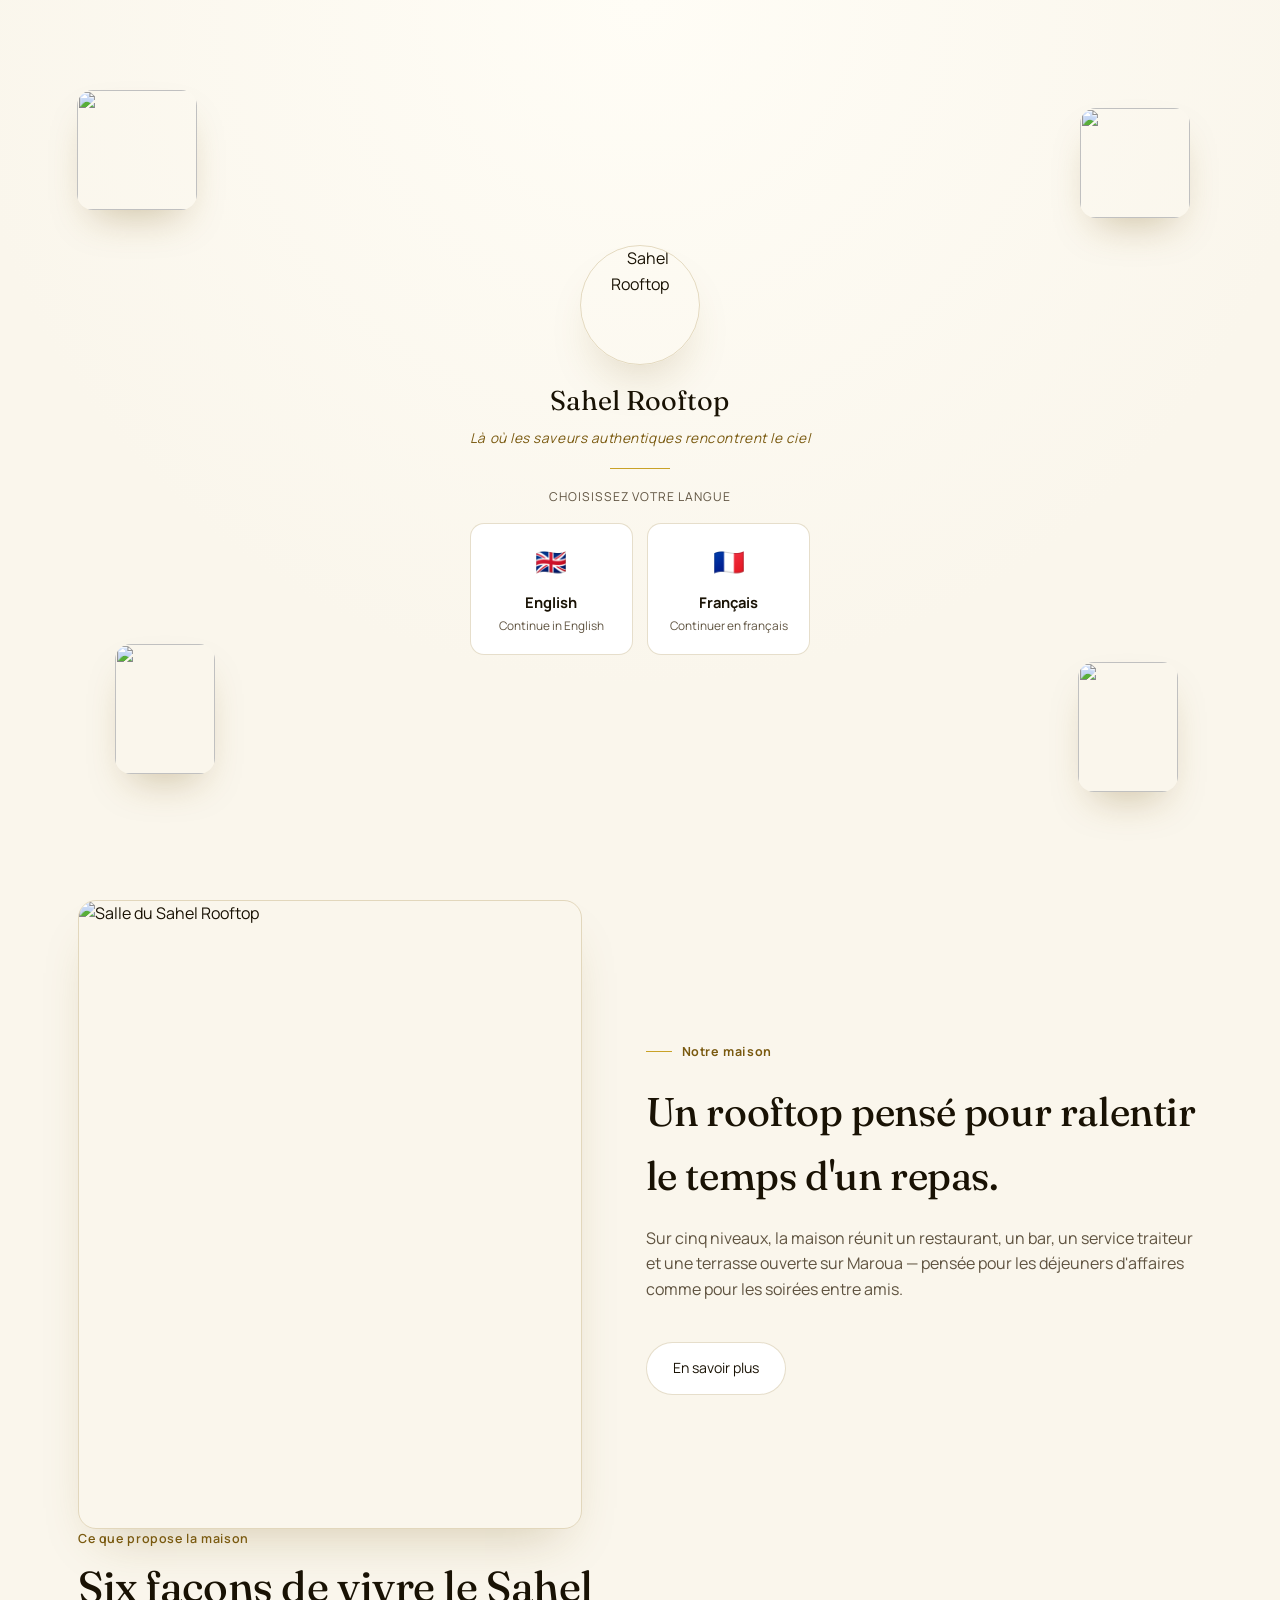
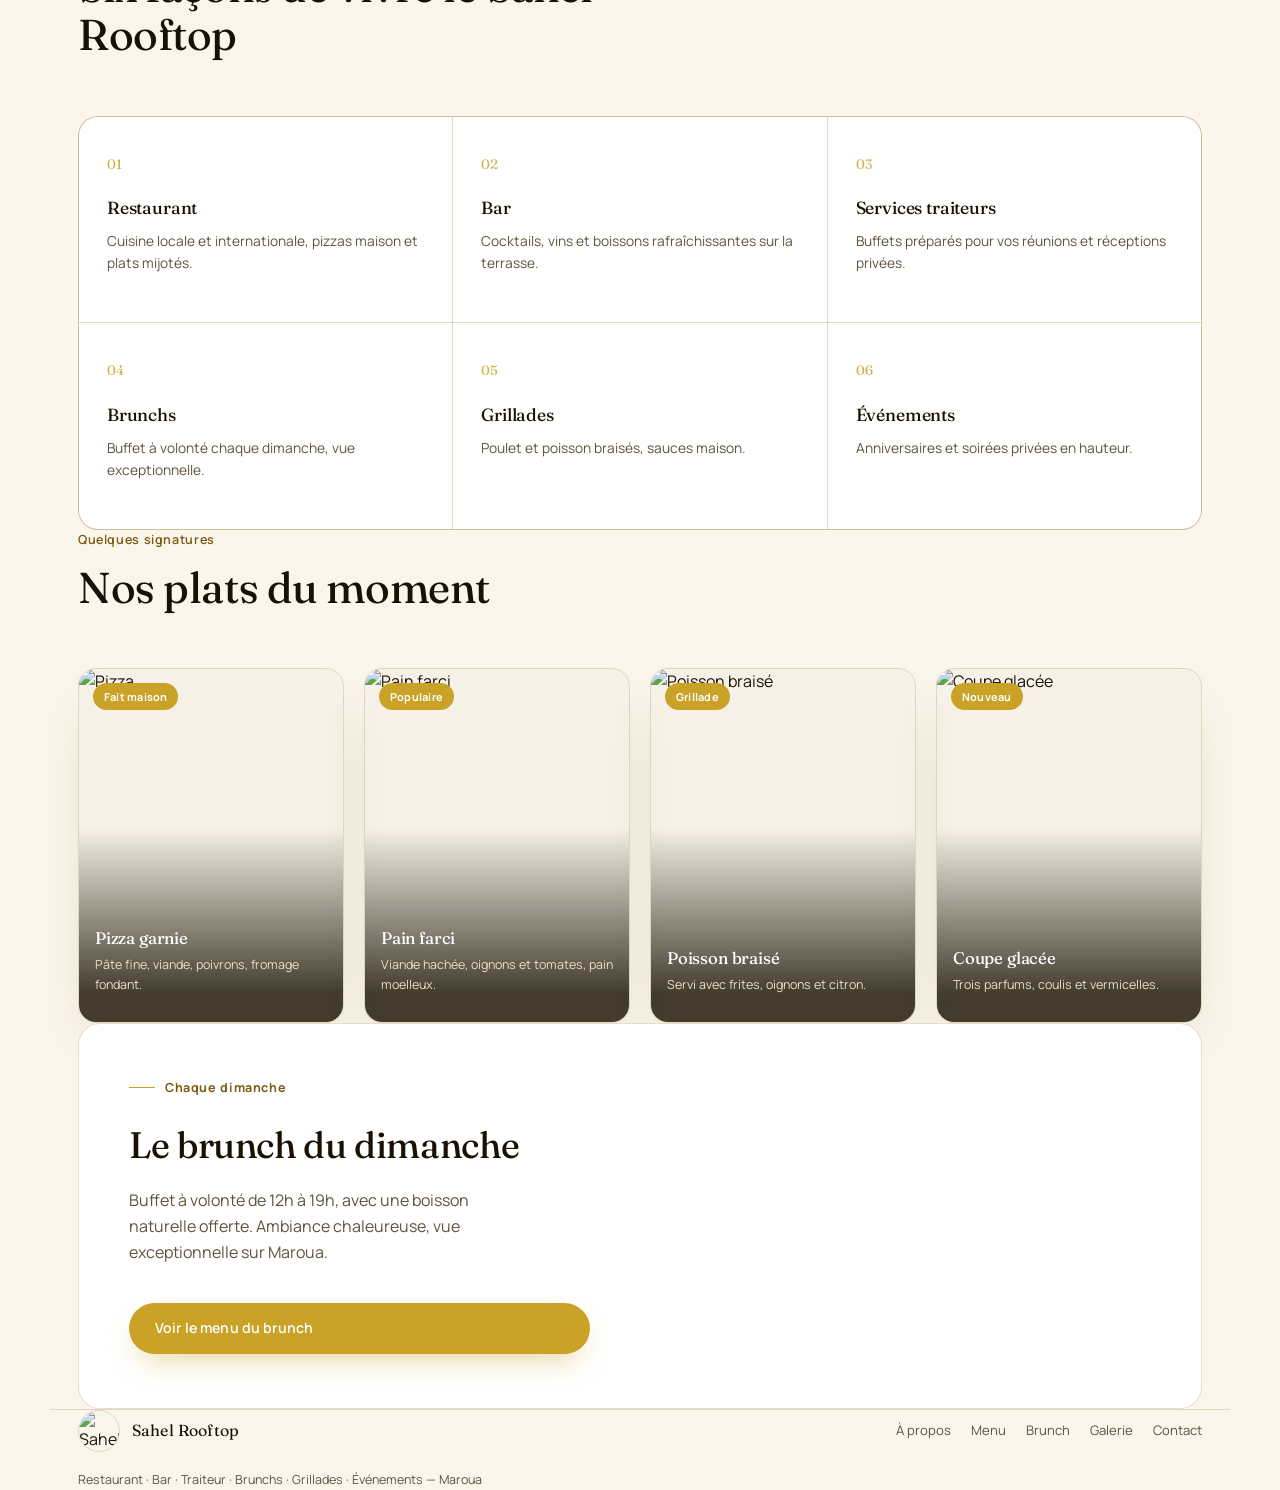
==== index.html @ 8e7b0748 "Add files via upload" ====
<!DOCTYPE html>
<html lang="fr">
<head>
<meta charset="UTF-8">
<meta name="viewport" content="width=device-width, initial-scale=1.0">
<title>Sahel Rooftop — Restaurant gastronomique à Maroua</title>
<meta name="description" content="Sahel Rooftop, restaurant gastronomique à Maroua. Bar, service traiteur, brunchs du dimanche, grillades et événements. Carrefour Para, en face du Marché du Dimanche.">
<link rel="preconnect" href="https://fonts.googleapis.com">
<link rel="preconnect" href="https://fonts.gstatic.com" crossorigin>
<link href="https://fonts.googleapis.com/css2?family=Fraunces:ital,opsz,wght@0,9..144,300;0,9..144,450;0,9..144,600;1,9..144,450&family=Manrope:wght@400;500;600;700&display=swap" rel="stylesheet">
<link rel="stylesheet" href="styles.css">
<script>if(localStorage.getItem('sahel_lang')){document.documentElement.classList.add('lang-set');}</script>
<style>
  .hero{position:relative; min-height:100svh; display:flex; align-items:center; padding-top:110px; overflow:hidden;}
  .hero::before{
    content:''; position:absolute; inset:0;
    background:radial-gradient(circle at 80% 10%, rgba(201,162,39,0.10), transparent 55%);
  }
  .hero-grid{width:100%; display:grid; grid-template-columns:1.1fr 0.9fr; gap:56px; align-items:center;}
  .hero h1{font-size:clamp(2.3rem, 5vw, 3.9rem); line-height:1.05; max-width:13ch;}
  .hero h1 em{font-style:italic; color:var(--gold-deep); font-weight:450;}
  .hero p.lede{color:var(--muted); max-width:42ch; margin-top:18px;}
  .hero-ctas{display:flex; gap:14px; margin-top:30px; flex-wrap:wrap;}
  .feature-row{display:grid; grid-template-columns:repeat(4,1fr); gap:14px; margin-top:52px;}
  .feature-row div{background:var(--surface); border:1px solid var(--line); border-radius:14px; padding:16px 14px; text-align:center;}
  .feature-row .fi{width:30px; height:30px; margin:0 auto 8px; border-radius:50%; border:1px solid var(--gold); display:flex; align-items:center; justify-content:center; color:var(--gold-deep); font-size:0.85rem;}
  .feature-row span{font-size:0.76rem; color:var(--muted); display:block; line-height:1.35;}

  .dish-carousel{position:relative; perspective:1200px;}
  .carousel-frame{position:relative; aspect-ratio:4/5; border-radius:22px; overflow:hidden; box-shadow:var(--shadow); border:1px solid var(--line);}
  .dish-slide{position:absolute; inset:0; opacity:0; transition:opacity .6s ease;}
  .dish-slide.active{opacity:1;}
  .dish-slide img{width:100%; height:100%; object-fit:cover;}
  .dish-slide::after{content:''; position:absolute; inset:0; background:linear-gradient(to top, rgba(34,26,12,0.75), rgba(34,26,12,0) 45%);}
  .dish-caption{position:absolute; left:20px; right:20px; bottom:18px; z-index:2; color:#fff;}
  .dish-caption .tag{font-size:0.7rem; letter-spacing:0.06em; color:var(--gold-light); display:block; margin-bottom:4px;}
  .dish-caption h3{color:#fff; font-size:1.1rem; font-weight:450;}
  .carousel-arrow{
    position:absolute; top:50%; transform:translateY(-50%); z-index:3;
    width:38px; height:38px; border-radius:50%; background:var(--surface); border:1px solid var(--line);
    display:flex; align-items:center; justify-content:center; cursor:pointer; box-shadow:var(--shadow);
    font-size:1rem; color:var(--ink);
  }
  .carousel-arrow.prev{left:-14px;}
  .carousel-arrow.next{right:-14px;}

  .about-teaser{display:grid; grid-template-columns:0.95fr 1.05fr; gap:64px; align-items:center;}
  .about-teaser .tilt img{aspect-ratio:4/5; object-fit:cover; width:100%;}
  .about-copy p{color:var(--muted); margin-top:18px;}
  @media (max-width:860px){ .about-teaser{grid-template-columns:1fr; gap:44px;} }

  .services-grid{display:grid; grid-template-columns:repeat(3, 1fr); gap:1px; background:var(--line); border:1px solid var(--line); border-radius:20px; overflow:hidden;}
  .service-card{background:var(--surface); padding:34px 28px; transition:background .3s ease;}
  .service-card:hover{background:var(--surface-2);}
  .service-card .num{font-family:'Fraunces',serif; font-size:0.85rem; color:var(--gold); opacity:0.85;}
  .service-card h3{font-size:1.1rem; margin-top:18px; font-weight:450;}
  .service-card p{color:var(--muted); font-size:0.86rem; margin-top:8px;}
  @media (max-width:860px){ .services-grid{grid-template-columns:1fr 1fr;} }
  @media (max-width:560px){ .services-grid{grid-template-columns:1fr;} }

  .dish-grid{display:grid; grid-template-columns:repeat(4, 1fr); gap:20px;}
  .dish-card{perspective:1000px;}
  .dish-card .tilt{aspect-ratio:3/4;}
  .dish-card .tilt img{position:absolute; inset:0; width:100%; height:100%; object-fit:cover;}
  .dish-card .tilt:hover img{transform:scale(1.06);}
  .dish-card .tilt::after{content:''; position:absolute; inset:0; background:linear-gradient(to top, rgba(34,26,12,0.85) 8%, rgba(34,26,12,0.02) 55%);}
  .dish-card .badge{position:absolute; top:14px; left:14px; z-index:2; background:var(--gold); color:#fff; font-size:0.68rem; font-weight:700; padding:5px 11px; border-radius:100px; letter-spacing:0.02em;}
  .dish-card .d-info{position:absolute; left:16px; right:16px; bottom:14px; z-index:2; color:#fff;}
  .dish-card .d-info h3{color:#fff; font-size:1.05rem; font-weight:450;}
  .dish-card .d-info p{font-size:0.78rem; color:#e9dfc7; margin-top:3px;}
  @media (max-width:980px){ .dish-grid{grid-template-columns:repeat(2,1fr);} }
  @media (max-width:560px){ .dish-grid{grid-template-columns:1fr;} }

  .brunch-banner{display:grid; grid-template-columns:1fr 1fr; border:1px solid var(--line); border-radius:22px; overflow:hidden; background:var(--surface);}
  .brunch-banner-copy{padding:54px 50px; display:flex; flex-direction:column; justify-content:center;}
  .brunch-banner-copy p{color:var(--muted); margin-top:14px; max-width:38ch;}
  .brunch-banner-media{background-image:url('assets/icecream.jpg'); background-size:cover; background-position:center; min-height:280px;}
  @media (max-width:820px){
    .brunch-banner{grid-template-columns:1fr;}
    .brunch-banner-media{order:-1; min-height:220px;}
    .brunch-banner-copy{padding:40px 30px;}
  }
  @media (max-width:940px){
    .hero-grid{grid-template-columns:1fr;}
    .feature-row{grid-template-columns:1fr 1fr;}
  }
</style>
</head>
<body>

<div class="splash" id="splash">
  <div class="splash-sweep"></div>
  <div class="splash-food">
    <img class="fi-1" src="assets/pizza.jpg" alt="">
    <img class="fi-2" src="assets/sandwich.jpg" alt="">
    <img class="fi-3" src="assets/fish.jpg" alt="">
    <img class="fi-4" src="assets/icecream.jpg" alt="">
  </div>
  <div class="splash-inner">
    <div class="splash-logo-wrap"><img class="splash-logo" src="assets/logo.jpg" alt="Sahel Rooftop"></div>
    <div class="splash-name">Sahel Rooftop</div>
    <div class="splash-tag" data-i18n="splash_tag">Là où les saveurs authentiques rencontrent le ciel</div>
    <div class="splash-divider"></div>
    <div class="splash-choose" data-i18n="splash_choose">CHOISISSEZ VOTRE LANGUE</div>
    <div class="lang-cards">
      <div class="lang-card" data-lang="en">
        <div class="flag">🇬🇧</div>
        <div class="lc-title">English</div>
        <div class="lc-sub">Continue in English</div>
      </div>
      <div class="lang-card" data-lang="fr">
        <div class="flag">🇫🇷</div>
        <div class="lc-title">Français</div>
        <div class="lc-sub">Continuer en français</div>
      </div>
    </div>
  </div>
</div>

<header class="nav" id="siteNav">
  <div class="brand">
    <img src="assets/logo.jpg" alt="Sahel Rooftop">
    <span>Sahel Rooftop</span>
  </div>
  <nav class="links" id="navLinks">
    <a href="index.html" class="current" data-i18n="nav_home">Accueil</a>
    <a href="menu.html" data-i18n="nav_menu">Menu</a>
    <a href="apropos.html" data-i18n="nav_about">À propos</a>
    <a href="apropos.html#experience" data-i18n="nav_experience">Expérience Rooftop</a>
    <a href="galerie.html" data-i18n="nav_gallery">Galerie</a>
    <a href="contact.html" data-i18n="nav_contact">Contact</a>
    <div class="lang-switch">
      <button data-lang="en">EN</button>
      <button data-lang="fr">FR</button>
    </div>
    <div class="nav-quick-actions">
      <a class="whatsapp-nav-btn" href="https://wa.me/237688106688" target="_blank" rel="noopener" aria-label="WhatsApp" title="WhatsApp"><svg viewBox="0 0 24 24" width="19" height="19" fill="#ffffff" aria-hidden="true"><path d="M12.02 2C6.5 2 2.02 6.48 2.02 12c0 1.87.5 3.62 1.38 5.13L2 22l5.02-1.36A9.96 9.96 0 0 0 12.02 22c5.52 0 10-4.48 10-10s-4.48-10-10-10Zm0 18.13a8.1 8.1 0 0 1-4.13-1.13l-.3-.18-2.98.81.8-2.9-.2-.3a8.1 8.1 0 1 1 6.81 3.7Z"/><path d="M16.9 14.38c-.27-.14-1.6-.79-1.85-.88-.25-.09-.43-.14-.61.14-.18.27-.7.88-.86 1.06-.16.18-.32.2-.59.07-.27-.14-1.14-.42-2.18-1.34-.8-.72-1.34-1.6-1.5-1.87-.16-.27-.02-.42.12-.55.12-.12.27-.32.4-.48.14-.16.18-.27.27-.45.09-.18.05-.34-.02-.48-.07-.14-.61-1.47-.84-2.01-.22-.53-.44-.46-.61-.47-.16-.01-.34-.01-.52-.01-.18 0-.48.07-.73.34-.25.27-.95.93-.95 2.26 0 1.33.97 2.62 1.11 2.8.14.18 1.91 2.92 4.63 4.09.65.28 1.15.45 1.54.57.65.21 1.24.18 1.71.11.52-.08 1.6-.65 1.83-1.29.23-.63.23-1.17.16-1.29-.07-.11-.25-.18-.52-.32Z"/></svg></a>
      <button class="reserve-nav-btn" id="openBookingModal" type="button" data-i18n="nav_reserve">Réserver</button>
    </div>
    <a class="call-btn" href="tel:+237688106688" data-i18n="nav_order">Commander</a>
  </nav>
  <button class="burger" id="burgerBtn" aria-label="Menu">☰</button>
</header>

<div class="booking-modal-overlay" id="bookingModalOverlay">
  <div class="booking-modal" role="dialog" aria-modal="true" aria-labelledby="modalBookingTitle">
    <button class="modal-close" id="bookingModalClose" aria-label="Fermer">×</button>
    <span class="eyebrow-tag" data-i18n="mbk_eyebrow">Réservation rapide</span>
    <h3 id="modalBookingTitle" data-i18n="mbk_title">Réserver une table</h3>
    <p class="modal-sub" data-i18n="mbk_text">Votre demande est envoyée directement sur WhatsApp au restaurant.</p>
    <form id="modalBookingForm">
      <div class="booking-grid">
        <div class="field"><label for="mBkName" data-i18n="bk_name">Nom complet</label><input type="text" id="mBkName" required></div>
        <div class="field"><label for="mBkPhone" data-i18n="bk_phone">Téléphone</label><input type="tel" id="mBkPhone" required></div>
        <div class="field"><label for="mBkDate" data-i18n="bk_date">Date</label><input type="date" id="mBkDate" required></div>
        <div class="field"><label for="mBkTime" data-i18n="bk_time">Heure</label><input type="time" id="mBkTime" required></div>
        <div class="field full">
          <label for="mBkGuests" data-i18n="bk_guests">Nombre de personnes</label>
          <select id="mBkGuests" required>
            <option value="1">1</option>
            <option value="2" selected>2</option>
            <option value="3">3</option>
            <option value="4">4</option>
            <option value="5">5</option>
            <option value="6">6</option>
            <option value="7+">7+</option>
          </select>
        </div>
      </div>
      <button type="submit" class="btn-solid" style="width:100%; margin-top:22px;" data-i18n="bk_submit">Envoyer ma demande via WhatsApp</button>
    </form>
  </div>
</div>


<section class="hero wrap">
  <div class="hero-grid">
    <div>
      <span class="eyebrow-tag" data-i18n="hero_eyebrow">Maroua · Carrefour Para</span>
      <h1 data-i18n="hero_title">Saveurs authentiques.<br>Moments <em>inoubliables</em>.</h1>
      <p class="lede" data-i18n="hero_lede">Restaurant gastronomique, bar et rooftop à Maroua. Cuisine généreuse, service traiteur et vue imprenable, chaque jour de la semaine.</p>
      <div class="hero-ctas">
        <a class="btn-solid" href="tel:+237688106688" data-i18n="hero_cta_call">Appeler pour commander</a>
        <a class="btn-ghost" href="menu.html" data-i18n="hero_cta_menu">Découvrir le menu</a>
      </div>
      <div class="feature-row">
        <div><div class="fi">◉</div><span data-i18n="feature1">Cuisine faite maison</span></div>
        <div><div class="fi">⇪</div><span data-i18n="feature2">Livraison à domicile et au bureau</span></div>
        <div><div class="fi">◷</div><span data-i18n="feature3">Brunch buffet le dimanche</span></div>
        <div><div class="fi">◈</div><span data-i18n="feature4">Vue sur toute la ville</span></div>
      </div>
    </div>

    <div class="dish-carousel">
      <div class="carousel-frame">
        <div class="dish-slide active">
          <img src="assets/building.jpg" alt="Sahel Rooftop">
          <div class="dish-caption"><span class="tag" data-i18n="car1_tag">ROOFTOP</span><h3 data-i18n="car1_title">Vue sur Maroua</h3></div>
        </div>
        <div class="dish-slide">
          <img src="assets/interior.jpg" alt="Salle Sahel Rooftop">
          <div class="dish-caption"><span class="tag" data-i18n="car2_tag">AMBIANCE</span><h3 data-i18n="car2_title">Une salle chaleureuse</h3></div>
        </div>
        <div class="dish-slide">
          <img src="assets/fish.jpg" alt="Poisson braisé">
          <div class="dish-caption"><span class="tag" data-i18n="car3_tag">GRILLADES</span><h3 data-i18n="car3_title">Poisson braisé maison</h3></div>
        </div>
      </div>
      <div class="carousel-arrow prev">‹</div>
      <div class="carousel-arrow next">›</div>
    </div>
  </div>
</section>

<section class="wrap">
  <div class="about-teaser">
    <div class="tilt-wrap"><div class="tilt"><img src="assets/interior.jpg" alt="Salle du Sahel Rooftop"></div></div>
    <div class="about-copy reveal">
      <span class="eyebrow-tag" data-i18n="about_eyebrow">Notre maison</span>
      <h2 style="font-size:clamp(1.8rem,3.2vw,2.5rem);" data-i18n="about_title">Un rooftop pensé pour ralentir le temps d'un repas.</h2>
      <p data-i18n="about_text">Sur cinq niveaux, la maison réunit un restaurant, un bar, un service traiteur et une terrasse ouverte sur Maroua — pensée pour les déjeuners d'affaires comme pour les soirées entre amis.</p>
      <a class="btn-ghost" style="margin-top:24px;" href="apropos.html" data-i18n="about_cta">En savoir plus</a>
    </div>
  </div>
</section>

<section class="wrap">
  <div class="section-head reveal">
    <span class="kicker" data-i18n="services_kicker">Ce que propose la maison</span>
    <h2 data-i18n="services_title">Six façons de vivre le Sahel Rooftop</h2>
  </div>
  <div class="services-grid reveal">
    <div class="service-card"><span class="num">01</span><h3 data-i18n="s1_title">Restaurant</h3><p data-i18n="s1_desc">Cuisine locale et internationale, pizzas maison et plats mijotés.</p></div>
    <div class="service-card"><span class="num">02</span><h3 data-i18n="s2_title">Bar</h3><p data-i18n="s2_desc">Cocktails, vins et boissons rafraîchissantes sur la terrasse.</p></div>
    <div class="service-card"><span class="num">03</span><h3 data-i18n="s3_title">Services traiteurs</h3><p data-i18n="s3_desc">Buffets préparés pour vos réunions et réceptions privées.</p></div>
    <div class="service-card"><span class="num">04</span><h3 data-i18n="s4_title">Brunchs</h3><p data-i18n="s4_desc">Buffet à volonté chaque dimanche, vue exceptionnelle.</p></div>
    <div class="service-card"><span class="num">05</span><h3 data-i18n="s5_title">Grillades</h3><p data-i18n="s5_desc">Poulet et poisson braisés, sauces maison.</p></div>
    <div class="service-card"><span class="num">06</span><h3 data-i18n="s6_title">Événements</h3><p data-i18n="s6_desc">Anniversaires et soirées privées en hauteur.</p></div>
  </div>
</section>

<section class="wrap">
  <div class="section-head reveal">
    <span class="kicker" data-i18n="signature_kicker">Quelques signatures</span>
    <h2 data-i18n="signature_title">Nos plats du moment</h2>
  </div>
  <div class="dish-grid reveal">
    <div class="dish-card"><div class="tilt"><span class="badge" data-i18n="d1_badge">Fait maison</span><img src="assets/pizza.jpg" alt="Pizza"><div class="d-info"><h3 data-i18n="d1_name">Pizza garnie</h3><p data-i18n="d1_desc">Pâte fine, viande, poivrons, fromage fondant.</p></div></div></div>
    <div class="dish-card"><div class="tilt"><span class="badge" data-i18n="d2_badge">Populaire</span><img src="assets/sandwich.jpg" alt="Pain farci"><div class="d-info"><h3 data-i18n="d2_name">Pain farci</h3><p data-i18n="d2_desc">Viande hachée, oignons et tomates, pain moelleux.</p></div></div></div>
    <div class="dish-card"><div class="tilt"><span class="badge" data-i18n="d3_badge">Grillade</span><img src="assets/fish.jpg" alt="Poisson braisé"><div class="d-info"><h3 data-i18n="d3_name">Poisson braisé</h3><p data-i18n="d3_desc">Servi avec frites, oignons et citron.</p></div></div></div>
    <div class="dish-card"><div class="tilt"><span class="badge" data-i18n="d4_badge">Nouveau</span><img src="assets/icecream.jpg" alt="Coupe glacée"><div class="d-info"><h3 data-i18n="d4_name">Coupe glacée</h3><p data-i18n="d4_desc">Trois parfums, coulis et vermicelles.</p></div></div></div>
  </div>
</section>

<section class="wrap">
  <div class="brunch-banner reveal">
    <div class="brunch-banner-copy">
      <span class="eyebrow-tag" data-i18n="brunch_eyebrow">Chaque dimanche</span>
      <h2 style="font-size:clamp(1.7rem,3vw,2.3rem);" data-i18n="brunch_title">Le brunch du dimanche</h2>
      <p data-i18n="brunch_text">Buffet à volonté de 12h à 19h, avec une boisson naturelle offerte. Ambiance chaleureuse, vue exceptionnelle sur Maroua.</p>
      <a class="btn-solid" style="margin-top:22px;" href="brunch.html" data-i18n="brunch_cta">Voir le menu du brunch</a>
    </div>
    <div class="brunch-banner-media"></div>
  </div>
</section>

<footer class="wrap">
  <div class="footer-row">
    <div class="brand"><img src="assets/logo.jpg" alt="Sahel Rooftop"><span>Sahel Rooftop</span></div>
    <div class="footer-links">
      <a href="apropos.html" data-i18n="nav_about">À propos</a>
      <a href="menu.html" data-i18n="nav_menu">Menu</a>
      <a href="brunch.html">Brunch</a>
      <a href="galerie.html" data-i18n="nav_gallery">Galerie</a>
      <a href="contact.html" data-i18n="nav_contact">Contact</a>
    </div>
  </div>
  <div class="fine" style="margin-top:18px;" data-i18n="footer_tagline">Restaurant · Bar · Traiteur · Brunchs · Grillades · Événements — Maroua</div>
</footer>

<script src="script.js"></script>
<script>
const dict = {
  fr: {
    splash_tag:"Là où les saveurs authentiques rencontrent le ciel",
    splash_choose:"CHOISISSEZ VOTRE LANGUE",
    nav_home:"Accueil", nav_menu:"Menu", nav_about:"À propos", nav_experience:"Expérience Rooftop",
    nav_gallery:"Galerie", nav_contact:"Contact", nav_order:"Commander",
    nav_whatsapp:"WhatsApp", nav_reserve:"Réserver",
    mbk_eyebrow:"Réservation rapide", mbk_title:"Réserver une table",
    mbk_text:"Votre demande est envoyée directement sur WhatsApp au restaurant.",
    bk_name:"Nom complet", bk_phone:"Téléphone", bk_date:"Date", bk_time:"Heure",
    bk_guests:"Nombre de personnes", bk_submit:"Envoyer ma demande via WhatsApp",
    hero_eyebrow:"Maroua · Carrefour Para",
    hero_title:"Saveurs authentiques.<br>Moments <em>inoubliables</em>.",
    hero_lede:"Restaurant gastronomique, bar et rooftop à Maroua. Cuisine généreuse, service traiteur et vue imprenable, chaque jour de la semaine.",
    hero_cta_call:"Appeler pour commander", hero_cta_menu:"Découvrir le menu",
    feature1:"Cuisine faite maison", feature2:"Livraison à domicile et au bureau",
    feature3:"Brunch buffet le dimanche", feature4:"Vue sur toute la ville",
    car1_tag:"ROOFTOP", car1_title:"Vue sur Maroua",
    car2_tag:"AMBIANCE", car2_title:"Une salle chaleureuse",
    car3_tag:"GRILLADES", car3_title:"Poisson braisé maison",
    about_eyebrow:"Notre maison",
    about_title:"Un rooftop pensé pour ralentir le temps d'un repas.",
    about_text:"Sur cinq niveaux, la maison réunit un restaurant, un bar, un service traiteur et une terrasse ouverte sur Maroua — pensée pour les déjeuners d'affaires comme pour les soirées entre amis.",
    about_cta:"En savoir plus",
    services_kicker:"Ce que propose la maison", services_title:"Six façons de vivre le Sahel Rooftop",
    s1_title:"Restaurant", s1_desc:"Cuisine locale et internationale, pizzas maison et plats mijotés.",
    s2_title:"Bar", s2_desc:"Cocktails, vins et boissons rafraîchissantes sur la terrasse.",
    s3_title:"Services traiteurs", s3_desc:"Buffets préparés pour vos réunions et réceptions privées.",
    s4_title:"Brunchs", s4_desc:"Buffet à volonté chaque dimanche, vue exceptionnelle.",
    s5_title:"Grillades", s5_desc:"Poulet et poisson braisés, sauces maison.",
    s6_title:"Événements", s6_desc:"Anniversaires et soirées privées en hauteur.",
    signature_kicker:"Quelques signatures", signature_title:"Nos plats du moment",
    d1_badge:"Fait maison", d1_name:"Pizza garnie", d1_desc:"Pâte fine, viande, poivrons, fromage fondant.",
    d2_badge:"Populaire", d2_name:"Pain farci", d2_desc:"Viande hachée, oignons et tomates, pain moelleux.",
    d3_badge:"Grillade", d3_name:"Poisson braisé", d3_desc:"Servi avec frites, oignons et citron.",
    d4_badge:"Nouveau", d4_name:"Coupe glacée", d4_desc:"Trois parfums, coulis et vermicelles.",
    brunch_eyebrow:"Chaque dimanche", brunch_title:"Le brunch du dimanche",
    brunch_text:"Buffet à volonté de 12h à 19h, avec une boisson naturelle offerte. Ambiance chaleureuse, vue exceptionnelle sur Maroua.",
    brunch_cta:"Voir le menu du brunch",
    footer_tagline:"Restaurant · Bar · Traiteur · Brunchs · Grillades · Événements — Maroua"
  },
  en: {
    splash_tag:"Where authentic flavors meet the skyline",
    splash_choose:"CHOOSE YOUR LANGUAGE",
    nav_home:"Home", nav_menu:"Menu", nav_about:"About us", nav_experience:"Rooftop experience",
    nav_gallery:"Gallery", nav_contact:"Contact", nav_order:"Order now",
    nav_whatsapp:"WhatsApp", nav_reserve:"Book a table",
    mbk_eyebrow:"Quick booking", mbk_title:"Book a table",
    mbk_text:"Your request is sent straight to the restaurant on WhatsApp.",
    bk_name:"Full name", bk_phone:"Phone", bk_date:"Date", bk_time:"Time",
    bk_guests:"Number of guests", bk_submit:"Send my request via WhatsApp",
    hero_eyebrow:"Maroua · Carrefour Para",
    hero_title:"Authentic flavors.<br>Unforgettable <em>moments</em>.",
    hero_lede:"A gastronomic restaurant, bar and rooftop in Maroua. Generous cooking, catering services and a breathtaking view, every day of the week.",
    hero_cta_call:"Call to order", hero_cta_menu:"Explore the menu",
    feature1:"Home-made cooking", feature2:"Delivery to home and office",
    feature3:"Sunday buffet brunch", feature4:"View over the whole city",
    car1_tag:"ROOFTOP", car1_title:"A view over Maroua",
    car2_tag:"AMBIANCE", car2_title:"A warm dining room",
    car3_tag:"GRILLADES", car3_title:"Home-style grilled fish",
    about_eyebrow:"Our house",
    about_title:"A rooftop built to slow down the time of a meal.",
    about_text:"Across five floors, the house brings together a restaurant, a bar, a catering service and a terrace open onto Maroua — as fitting for a business lunch as for an evening among friends.",
    about_cta:"Learn more",
    services_kicker:"What the house offers", services_title:"Six ways to experience Sahel Rooftop",
    s1_title:"Restaurant", s1_desc:"Local and international cooking, home-made pizzas and slow-cooked dishes.",
    s2_title:"Bar", s2_desc:"Cocktails, wines and refreshing drinks on the terrace.",
    s3_title:"Catering", s3_desc:"Buffets prepared for your meetings and private receptions.",
    s4_title:"Brunches", s4_desc:"All-you-can-eat buffet every Sunday, with an exceptional view.",
    s5_title:"Grillades", s5_desc:"Grilled chicken and fish, home-made sauces.",
    s6_title:"Events", s6_desc:"Birthdays and private evenings up on the rooftop.",
    signature_kicker:"A few signatures", signature_title:"Dishes from the kitchen",
    d1_badge:"Home-made", d1_name:"Loaded pizza", d1_desc:"Thin crust, minced meat, peppers, melted cheese.",
    d2_badge:"Popular", d2_name:"Stuffed bread", d2_desc:"Minced meat, onions and tomatoes, soft bread.",
    d3_badge:"Grillade", d3_name:"Grilled fish", d3_desc:"Served with fries, onions and lemon.",
    d4_badge:"New", d4_name:"Ice cream cup", d4_desc:"Three flavours, syrup and sprinkles.",
    brunch_eyebrow:"Every Sunday", brunch_title:"The Sunday brunch",
    brunch_text:"All-you-can-eat buffet from 12pm to 7pm, with a free natural drink included. Warm ambiance, exceptional view over Maroua.",
    brunch_cta:"See the brunch menu",
    footer_tagline:"Restaurant · Bar · Catering · Brunches · Grillades · Events — Maroua"
  }
};
initLanguage(dict);
</script>
</body>
</html>
---- styles.css ----
/* Sahel Rooftop — feuille de style commune (thème clair, blanc & or) */

:root{
  --bg:#FAF6EC;
  --surface:#FFFFFF;
  --surface-2:#F4E9CE;
  --ink:#191204;
  --gold:#c9a227;
  --gold-deep:#7a5a10;
  --gold-light:#e7c767;
  --muted:#5f5340;
  --line: rgba(140,106,20,0.22);
  --shadow: 0 26px 50px -22px rgba(120,90,20,0.28);
}

*{box-sizing:border-box;}
html{scroll-behavior:smooth;}
body{
  margin:0;
  background:var(--bg);
  color:var(--ink);
  font-family:'Manrope', sans-serif;
  font-size:16px;
  line-height:1.6;
  overflow-x:hidden;
}
h1,h2,h3,.display{
  font-family:'Fraunces', serif;
  font-weight:450;
  letter-spacing:-0.01em;
  margin:0;
  color:var(--ink);
}
a{color:inherit; text-decoration:none;}
img{max-width:100%; display:block;}
.wrap{max-width:1180px; margin:0 auto; padding:0 28px;}
::selection{background:var(--gold); color:#fff;}

@media (prefers-reduced-motion: reduce){
  *{animation:none !important; transition:none !important;}
}

/* ---------- NAV ---------- */
header.nav{
  position:fixed; top:0; left:0; right:0; z-index:100;
  display:flex; align-items:center; justify-content:space-between;
  padding:16px 28px;
  background:rgba(250,246,236,0.75);
  backdrop-filter:blur(10px);
  border-bottom:1px solid transparent;
  transition:background .4s ease, padding .4s ease, border-color .4s ease;
}
header.nav.scrolled{
  background:rgba(250,246,236,0.95);
  padding:12px 28px;
  border-bottom-color:var(--line);
  box-shadow:0 8px 24px -18px rgba(120,90,20,0.3);
}
.brand{display:flex; align-items:center; gap:12px;}
.brand img{width:42px; height:42px; border-radius:50%; object-fit:cover; border:1px solid var(--line);}
.brand span{font-family:'Fraunces', serif; font-size:1.15rem; letter-spacing:0.01em;}
nav.links{display:flex; gap:22px; align-items:center;}
nav.links a{font-size:0.86rem; color:var(--muted); letter-spacing:0.02em; transition:color .25s ease;}
nav.links a:hover, nav.links a.current{color:var(--gold-deep);}

@media (max-width:1240px) and (min-width:941px){
  nav.links{gap:14px;}
  nav.links > a{font-size:0.8rem;}
  .call-btn, .reserve-nav-btn{padding:8px 14px; font-size:0.78rem;}
}
.call-btn{
  background:var(--gold); color:#fff;
  padding:10px 20px; border-radius:100px; font-size:0.82rem; font-weight:600;
  display:flex; align-items:center; gap:8px;
  transition:transform .25s ease, box-shadow .25s ease;
  box-shadow:0 10px 22px -10px rgba(201,162,39,0.6);
}
.call-btn:hover{transform:translateY(-2px);}
.burger{display:none; background:none; border:none; color:var(--ink); font-size:1.5rem; cursor:pointer;}

/* ---------- ACTIONS RAPIDES NAV (WhatsApp + Réserver) ---------- */
.nav-quick-actions{display:flex; align-items:center; gap:10px;}
.whatsapp-nav-btn{
  width:40px; height:40px; border-radius:50%; background:#25D366; color:#fff;
  display:flex; align-items:center; justify-content:center; font-size:1.05rem;
  transition:transform .25s ease, box-shadow .25s ease;
  box-shadow:0 8px 18px -8px rgba(37,211,102,0.6); flex:0 0 auto;
}
.whatsapp-nav-btn:hover{transform:translateY(-2px);}
.reserve-nav-btn{
  border:1px solid var(--gold); color:var(--gold-deep); background:transparent;
  padding:9px 18px; border-radius:100px; font-size:0.82rem; font-weight:700; cursor:pointer;
  font-family:'Manrope',sans-serif; letter-spacing:0.01em; white-space:nowrap;
  transition:background .25s ease, color .25s ease;
}
.reserve-nav-btn:hover{background:var(--gold); color:#fff;}

/* ---------- MODALE DE RÉSERVATION ---------- */
.booking-modal-overlay{
  position:fixed; inset:0; z-index:2000; background:rgba(25,18,4,0.55);
  display:none; align-items:center; justify-content:center; padding:20px;
  backdrop-filter:blur(4px);
}
.booking-modal-overlay.open{display:flex;}
.booking-modal{
  background:var(--surface); border-radius:22px; padding:38px 34px; max-width:460px; width:100%;
  max-height:88vh; overflow-y:auto; position:relative; box-shadow:0 40px 80px -30px rgba(0,0,0,0.5);
  animation:modalPop .35s cubic-bezier(.22,1,.36,1);
}
@keyframes modalPop{ from{opacity:0; transform:scale(.92) translateY(14px);} to{opacity:1; transform:scale(1) translateY(0);} }
.booking-modal h3{font-size:1.4rem; margin-top:4px;}
.booking-modal .modal-sub{color:var(--muted); font-size:0.88rem; margin-top:8px;}
.modal-close{
  position:absolute; top:18px; right:18px; width:32px; height:32px; border-radius:50%;
  border:1px solid var(--line); background:var(--surface); color:var(--ink); font-size:1.1rem;
  cursor:pointer; display:flex; align-items:center; justify-content:center;
}
.modal-close:hover{border-color:var(--gold); color:var(--gold-deep);}
.booking-modal .booking-grid{grid-template-columns:1fr 1fr; gap:16px; margin-top:22px;}
.booking-modal .field label{font-size:0.72rem;}
.booking-modal .field input, .booking-modal .field select{padding:11px 14px; font-size:0.9rem;}
@media (max-width:520px){
  .booking-modal .booking-grid{grid-template-columns:1fr;}
  .booking-modal{padding:30px 22px;}
}

.lang-switch{display:flex; border:1px solid var(--line); border-radius:100px; overflow:hidden;}
.lang-switch button{
  background:none; border:none; font-family:'Manrope',sans-serif; font-size:0.76rem; font-weight:600;
  color:var(--muted); padding:7px 13px; cursor:pointer; letter-spacing:0.03em;
  transition:background .2s ease, color .2s ease;
}
.lang-switch button.active{background:var(--gold); color:#fff;}

@media (max-width:940px){
  nav.links{
    position:fixed; top:0; right:0; height:100vh; width:80%; max-width:320px;
    background:var(--surface); flex-direction:column; justify-content:center; gap:24px;
    transform:translateX(100%); transition:transform .4s ease;
    box-shadow:-20px 0 40px rgba(0,0,0,0.12);
  }
  nav.links.open{transform:translateX(0);}
  nav.links a{font-size:1rem;}
  .burger{display:block;}
}

/* ---------- PAGE HERO (pages secondaires) ---------- */
.page-hero{
  position:relative; min-height:42vh; display:flex; align-items:flex-end;
  padding-top:120px; overflow:hidden;
}
.page-hero-media{position:absolute; inset:0; background-size:cover; background-position:center; overflow:hidden;}
.page-hero-scrim{
  position:absolute; inset:0;
  background:linear-gradient(to top, var(--bg) 22%, rgba(250,246,236,0.74) 55%, rgba(250,246,236,0.6) 78%, rgba(250,246,236,0.32) 100%);
}
.page-hero-content{position:relative; z-index:2; padding-bottom:50px; width:100%;}
.page-hero h1{
  font-size:clamp(2.1rem, 4.6vw, 3.4rem); max-width:16ch; color:var(--ink);
  text-shadow:0 2px 26px rgba(255,255,255,0.9), 0 1px 4px rgba(255,255,255,0.75);
}
.page-hero p.lede{
  color:var(--ink); max-width:44ch; margin-top:14px; font-weight:500;
  text-shadow:0 1px 18px rgba(255,255,255,0.9), 0 1px 3px rgba(255,255,255,0.75);
}

.eyebrow-tag{
  font-size:0.78rem; color:var(--gold-deep); letter-spacing:0.05em; font-weight:700;
  display:inline-flex; align-items:center; gap:10px; margin-bottom:18px;
  text-shadow:0 1px 14px rgba(255,255,255,0.9), 0 1px 2px rgba(255,255,255,0.8);
}
.eyebrow-tag::before{content:''; width:26px; height:1px; background:var(--gold);}

/* ---------- BUTTONS ---------- */
.btn-solid{
  background:var(--gold); color:#fff; padding:14px 26px; border-radius:100px;
  font-size:0.88rem; font-weight:600; letter-spacing:0.01em;
  transition:transform .3s ease, box-shadow .3s ease;
  box-shadow:0 14px 30px -12px rgba(201,162,39,0.55);
  display:inline-block; border:none; cursor:pointer;
}
.btn-solid:hover{transform:translateY(-3px);}
.btn-ghost{
  border:1px solid var(--line); color:var(--ink);
  padding:14px 26px; border-radius:100px; font-size:0.88rem;
  transition:border-color .3s ease, background .3s ease;
  display:inline-block; background:var(--surface);
}
.btn-ghost:hover{border-color:var(--gold); background:var(--surface-2);}

/* ---------- SECTION GENERIC ---------- */
section{padding:100px 0;}
.section-head{max-width:640px; margin-bottom:56px;}
.section-head .kicker{
  font-size:0.78rem; color:var(--gold-deep); letter-spacing:0.05em; margin-bottom:14px; display:block; font-weight:600;
}
.section-head h2{font-size:clamp(1.9rem, 3.4vw, 2.7rem); line-height:1.12;}
.section-head p{color:var(--muted); margin-top:16px; max-width:52ch;}

/* ---------- INFO / TILT CARD ---------- */
.info-card{
  background:rgba(255,255,255,0.85);
  border:1px solid var(--line);
  backdrop-filter:blur(14px);
  border-radius:18px;
  padding:26px 26px 22px;
  transform-style:preserve-3d;
  box-shadow:var(--shadow);
  transition:transform .12s ease-out;
}
.info-card .row{display:flex; gap:14px; margin-bottom:16px; align-items:flex-start;}
.info-card .row:last-child{margin-bottom:0;}
.info-card .ic{
  width:34px; height:34px; flex:0 0 34px; border-radius:50%;
  border:1px solid var(--gold); display:flex; align-items:center; justify-content:center;
  color:var(--gold-deep);
}
.info-card .lbl{font-size:0.72rem; color:var(--muted); text-transform:uppercase; letter-spacing:0.06em; margin-bottom:3px;}
.info-card .val{font-size:0.95rem; color:var(--ink);}

/* ---------- FOOTER ---------- */
footer{padding:46px 0 34px; border-top:1px solid var(--line); margin-top:40px;}
.footer-row{display:flex; justify-content:space-between; align-items:center; flex-wrap:wrap; gap:16px;}
.footer-row .brand span{font-size:1rem;}
footer .fine{font-size:0.78rem; color:var(--muted);}
.footer-links{display:flex; gap:20px; flex-wrap:wrap;}
.footer-links a{font-size:0.82rem; color:var(--muted);}
.footer-links a:hover{color:var(--gold-deep);}

/* ---------- REVEAL ---------- */
.reveal{opacity:0; transform:translateY(22px); transition:opacity .7s ease, transform .7s ease;}
.reveal.in{opacity:1; transform:translateY(0);}

/* ---------- IMAGES VIVANTES (zoom lent continu) ---------- */
@keyframes livingZoom{
  0%, 100% { transform: scale(1); }
  50% { transform: scale(1.075); }
}
.hero-media, .page-hero-media, .tilt img, .dish-photo img, .clients-photo .dish-photo img,
.morning-media, .brunch-banner-media, .experience-media, .contact-media{
  animation: livingZoom 26s ease-in-out infinite;
  transform-origin: center;
  will-change: transform;
}
.dish-photo.spin img{ animation: none; }
@media (prefers-reduced-motion: reduce){
  .hero-media, .page-hero-media, .tilt img, .dish-photo img, .clients-photo .dish-photo img,
  .morning-media, .brunch-banner-media, .experience-media, .contact-media{ animation:none; }
}

/* ---------- FORMULAIRE DE RÉSERVATION ---------- */
.booking-card{
  background:var(--surface); border:1px solid var(--line); border-radius:22px;
  padding:44px; box-shadow:var(--shadow);
}
.booking-grid{display:grid; grid-template-columns:1fr 1fr; gap:20px; margin-top:28px;}
.booking-grid .full{grid-column:1 / -1;}
.field{display:flex; flex-direction:column; gap:8px;}
.field label{font-size:0.78rem; color:var(--muted); font-weight:600; letter-spacing:0.03em;}
.field input, .field select, .field textarea{
  border:1px solid var(--line); background:var(--bg); color:var(--ink);
  border-radius:12px; padding:13px 16px; font-family:'Manrope',sans-serif; font-size:0.95rem;
  transition:border-color .25s ease, box-shadow .25s ease;
}
.field input:focus, .field select:focus, .field textarea:focus{
  outline:none; border-color:var(--gold); box-shadow:0 0 0 3px rgba(201,162,39,0.15);
}
.field textarea{resize:vertical; min-height:88px;}
.booking-submit{
  margin-top:30px; display:flex; align-items:center; gap:16px; flex-wrap:wrap;
}
.booking-note{font-size:0.8rem; color:var(--muted); margin-top:14px;}
.booking-success{
  display:none; margin-top:22px; padding:18px 20px; border-radius:14px;
  background:var(--surface-2); border:1px solid var(--line); font-size:0.9rem; color:var(--ink);
}
.booking-success.show{display:block;}

/* ---------- TILT MEDIA ---------- */
.tilt-wrap{perspective:1200px;}
.tilt{
  border-radius:18px; overflow:hidden; box-shadow:var(--shadow);
  transform-style:preserve-3d; transition:transform .15s ease-out;
  border:1px solid var(--line); position:relative;
}
.tilt img{transition:transform .5s ease;}

/* =========================================================
   SPLASH / ENTRANCE SCREEN (langue + intro 3D animée)
   ========================================================= */
html.lang-set .splash{display:none;}
body.splash-active{overflow:hidden;}

.splash{
  position:fixed; inset:0; z-index:1000;
  background:
    radial-gradient(circle at 50% 0%, #fffdf6 0%, var(--bg) 62%);
  display:flex; align-items:center; justify-content:center;
  overflow:hidden;
  transition:opacity .7s ease;
}
.splash.closing{opacity:0; pointer-events:none;}

.splash-sweep{
  position:absolute; inset:0; pointer-events:none;
  background:linear-gradient(100deg, transparent 35%, rgba(201,162,39,0.75) 50%, transparent 65%);
  transform:translateX(-130%);
}
.splash.sweeping .splash-sweep{animation:sweepMove .9s ease forwards;}
@keyframes sweepMove{ to{ transform:translateX(130%); } }

.splash-food{position:absolute; inset:0; pointer-events:none;}
.splash-food img{
  position:absolute; border-radius:16px; box-shadow:0 20px 40px -16px rgba(120,90,20,0.35);
  object-fit:cover; opacity:0; animation-fill-mode:forwards;
  animation-name:fadeInFloat, floatY;
  animation-timing-function:ease-out, ease-in-out;
  animation-iteration-count:1, infinite;
}
.splash-food img.fi-1{ width:120px; height:120px; top:10%; left:6%; animation-duration:.8s, 5.5s; animation-delay:.1s, .9s; }
.splash-food img.fi-2{ width:100px; height:130px; bottom:14%; left:9%; animation-duration:.8s, 6.2s; animation-delay:.3s, 1.1s; }
.splash-food img.fi-3{ width:110px; height:110px; top:12%; right:7%; animation-duration:.8s, 5.8s; animation-delay:.2s, 1s; }
.splash-food img.fi-4{ width:100px; height:130px; bottom:12%; right:8%; animation-duration:.8s, 6.6s; animation-delay:.4s, 1.2s; }
@keyframes fadeInFloat{ to{opacity:1;} }
@keyframes floatY{ 0%,100%{transform:translateY(0);} 50%{transform:translateY(-16px);} }

.splash-inner{position:relative; z-index:2; text-align:center; max-width:420px; padding:0 24px;}
.splash-logo-wrap{display:flex; justify-content:center; margin-bottom:6px;}
.splash-logo{
  width:120px; height:120px; border-radius:50%; object-fit:cover;
  border:1px solid var(--line); box-shadow:var(--shadow);
  animation:logoPop 1.1s cubic-bezier(.22,1,.36,1) both;
}
@keyframes logoPop{
  0%{transform:scale(.4) rotate(-18deg); opacity:0;}
  60%{transform:scale(1.08) rotate(5deg); opacity:1;}
  100%{transform:scale(1) rotate(0deg); opacity:1;}
}
.splash-name{font-family:'Fraunces',serif; font-size:1.7rem; margin-top:14px; opacity:0; animation:fadeUp .7s ease .5s forwards;}
.splash-tag{font-size:0.85rem; color:var(--gold-deep); letter-spacing:0.04em; margin-top:6px; font-style:italic; opacity:0; animation:fadeUp .7s ease .65s forwards;}
.splash-divider{width:60px; height:1px; background:var(--gold); margin:18px auto; opacity:0; animation:fadeUp .7s ease .75s forwards;}
.splash-choose{font-size:0.76rem; letter-spacing:0.08em; color:var(--muted); margin-bottom:16px; opacity:0; animation:fadeUp .7s ease .85s forwards;}
@keyframes fadeUp{ from{opacity:0; transform:translateY(10px);} to{opacity:1; transform:translateY(0);} }

.lang-cards{display:flex; gap:14px; opacity:0; animation:fadeUp .7s ease 1s forwards;}
.lang-card{
  flex:1; background:var(--surface); border:1px solid var(--line); border-radius:14px;
  padding:18px 14px; cursor:pointer; transition:transform .25s ease, box-shadow .25s ease, border-color .25s ease;
}
.lang-card:hover{transform:translateY(-4px); box-shadow:var(--shadow); border-color:var(--gold);}
.lang-card .flag{font-size:1.6rem; margin-bottom:8px;}
.lang-card .lc-title{font-weight:700; font-size:0.92rem;}
.lang-card .lc-sub{font-size:0.74rem; color:var(--muted); margin-top:3px;}

@media (max-width:520px){
  .splash-food img.fi-1{width:80px; height:80px;}
  .splash-food img.fi-2{width:70px; height:90px;}
  .splash-food img.fi-3{width:80px; height:80px;}
  .splash-food img.fi-4{width:70px; height:90px;}
}
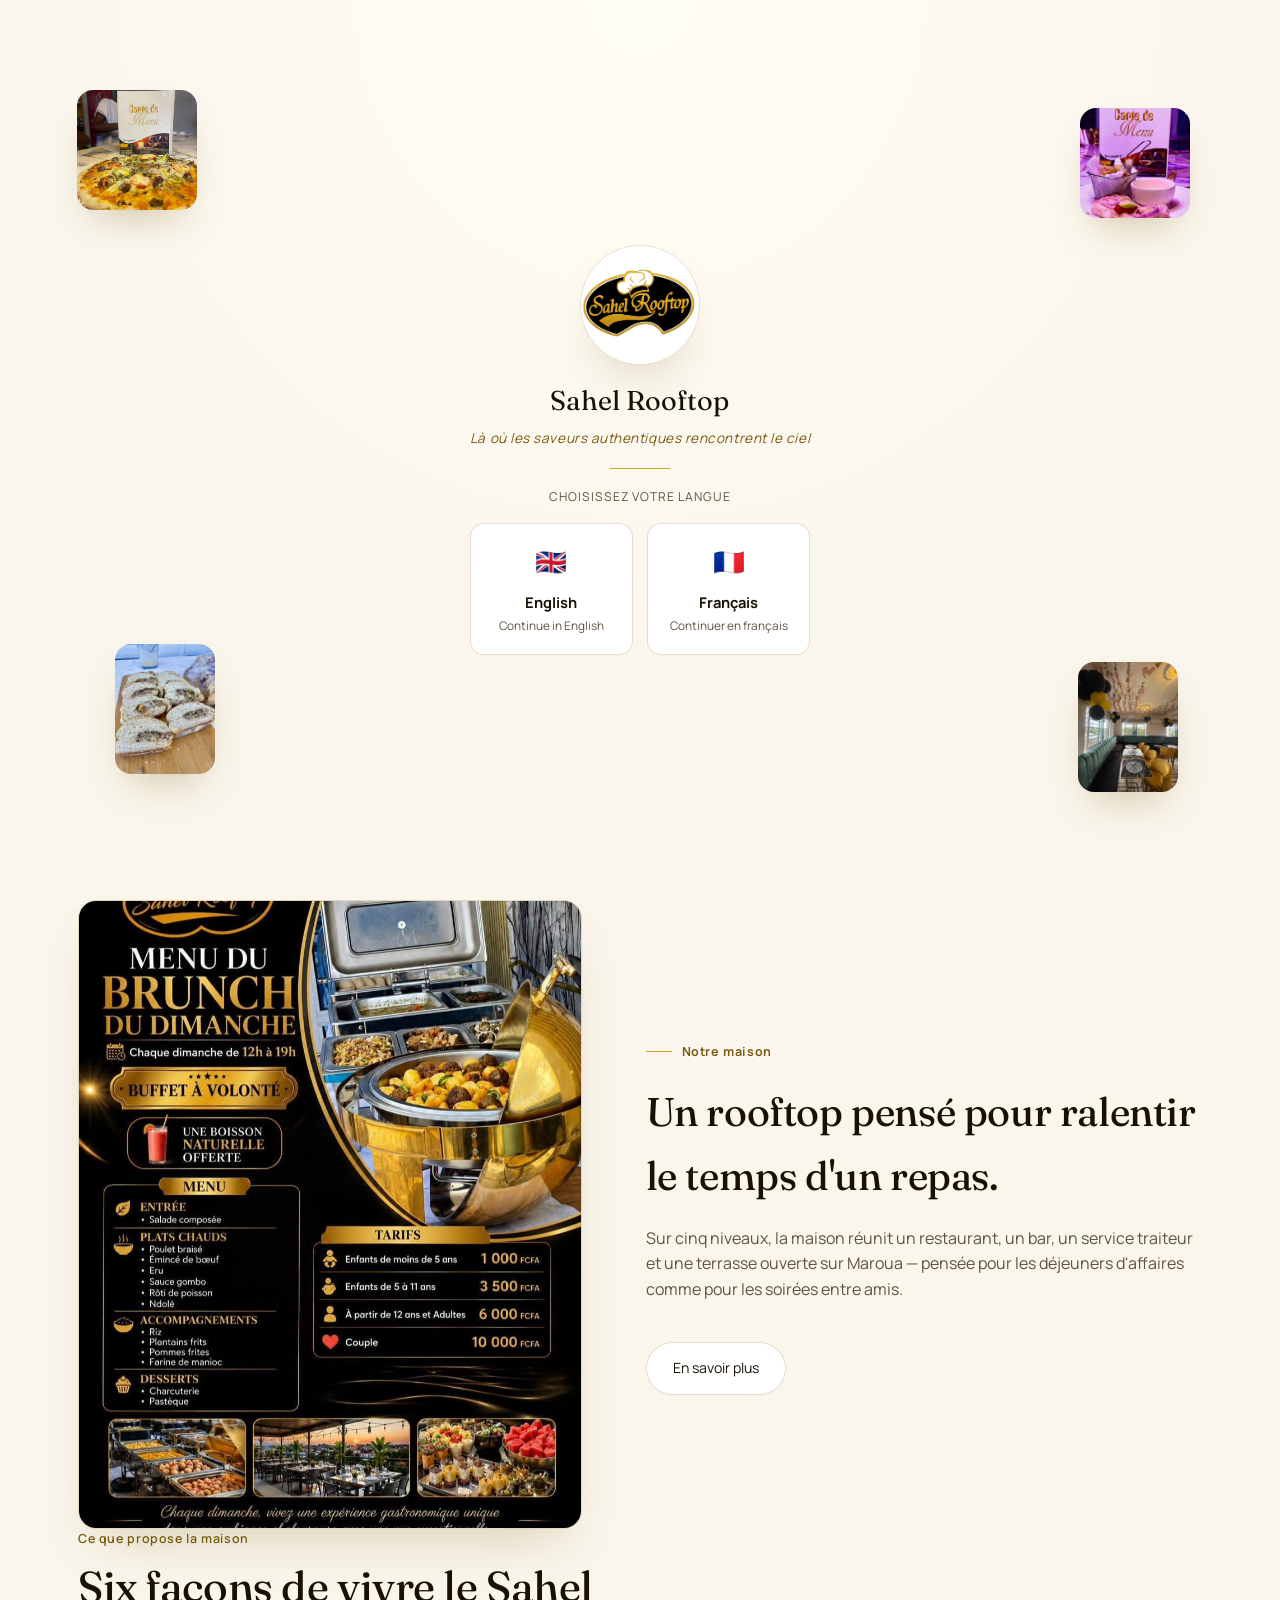
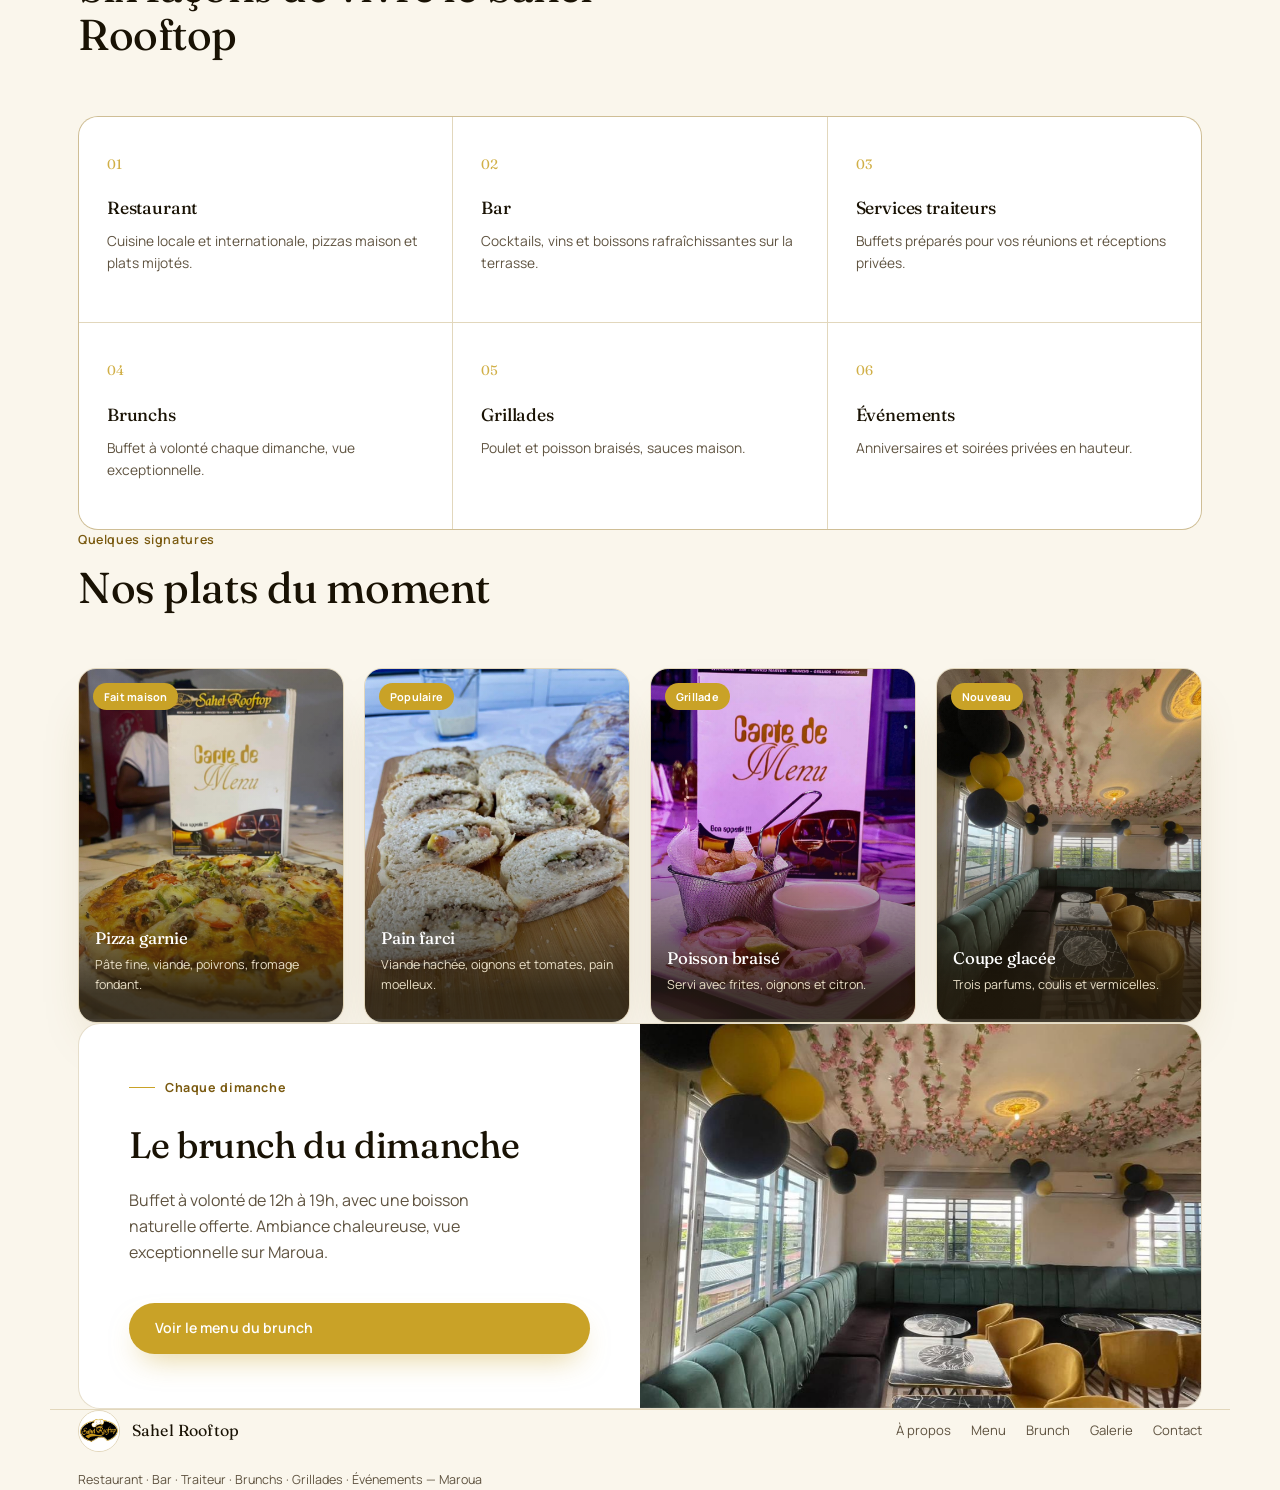
==== commit 65a029ca: "Add files via upload" ====
--- a/index.html
+++ b/index.html
@@ -23,7 +23,9 @@
   .hero-ctas{display:flex; gap:14px; margin-top:30px; flex-wrap:wrap;}
   .feature-row{display:grid; grid-template-columns:repeat(4,1fr); gap:14px; margin-top:52px;}
   .feature-row div{background:var(--surface); border:1px solid var(--line); border-radius:14px; padding:16px 14px; text-align:center;}
-  .feature-row .fi{width:30px; height:30px; margin:0 auto 8px; border-radius:50%; border:1px solid var(--gold); display:flex; align-items:center; justify-content:center; color:var(--gold-deep); font-size:0.85rem;}
+  .feature-row .fi{width:52px; height:52px; margin:0 auto 10px; border-radius:50%; background:var(--gold); color:#fff; display:flex; align-items:center; justify-content:center; font-size:1.3rem; box-shadow:var(--shadow);}
+  .feature-row .photo{width:52px; height:52px; margin:0 auto 10px; border-radius:50%; overflow:hidden; border:1px solid var(--line); box-shadow:var(--shadow);}
+  .feature-row .photo img{width:100%; height:100%; object-fit:cover;}
   .feature-row span{font-size:0.76rem; color:var(--muted); display:block; line-height:1.35;}
 
   .dish-carousel{position:relative; perspective:1200px;}
@@ -184,10 +186,10 @@
         <a class="btn-ghost" href="menu.html" data-i18n="hero_cta_menu">Découvrir le menu</a>
       </div>
       <div class="feature-row">
-        <div><div class="fi">◉</div><span data-i18n="feature1">Cuisine faite maison</span></div>
+        <div><div class="photo"><img src="assets/poulet-entier.jpg" alt="Cuisine faite maison"></div><span data-i18n="feature1">Cuisine faite maison</span></div>
         <div><div class="fi">⇪</div><span data-i18n="feature2">Livraison à domicile et au bureau</span></div>
-        <div><div class="fi">◷</div><span data-i18n="feature3">Brunch buffet le dimanche</span></div>
-        <div><div class="fi">◈</div><span data-i18n="feature4">Vue sur toute la ville</span></div>
+        <div><div class="photo"><img src="assets/clients-buffet-hote.jpg" alt="Brunch buffet le dimanche"></div><span data-i18n="feature3">Brunch buffet le dimanche</span></div>
+        <div><div class="photo"><img src="assets/building.jpg" alt="Vue sur toute la ville"></div><span data-i18n="feature4">Vue sur toute la ville</span></div>
       </div>
     </div>
 
--- a/styles.css
+++ b/styles.css
@@ -228,8 +228,10 @@
 .footer-links a:hover{color:var(--gold-deep);}
 
 /* ---------- REVEAL ---------- */
-.reveal{opacity:0; transform:translateY(22px); transition:opacity .7s ease, transform .7s ease;}
+.reveal{opacity:0; transform:translateY(18px); animation:revealIn .6s ease forwards; animation-delay:.1s;}
 .reveal.in{opacity:1; transform:translateY(0);}
+@keyframes revealIn{ to{opacity:1; transform:translateY(0);} }
+@media (prefers-reduced-motion: reduce){ .reveal{opacity:1; transform:none; animation:none;} }
 
 /* ---------- IMAGES VIVANTES (zoom lent continu) ---------- */
 @keyframes livingZoom{
@@ -255,6 +257,10 @@
 }
 .booking-grid{display:grid; grid-template-columns:1fr 1fr; gap:20px; margin-top:28px;}
 .booking-grid .full{grid-column:1 / -1;}
+@media (max-width:640px){
+  .booking-grid{grid-template-columns:1fr;}
+  .booking-card{padding:30px 22px;}
+}
 .field{display:flex; flex-direction:column; gap:8px;}
 .field label{font-size:0.78rem; color:var(--muted); font-weight:600; letter-spacing:0.03em;}
 .field input, .field select, .field textarea{
